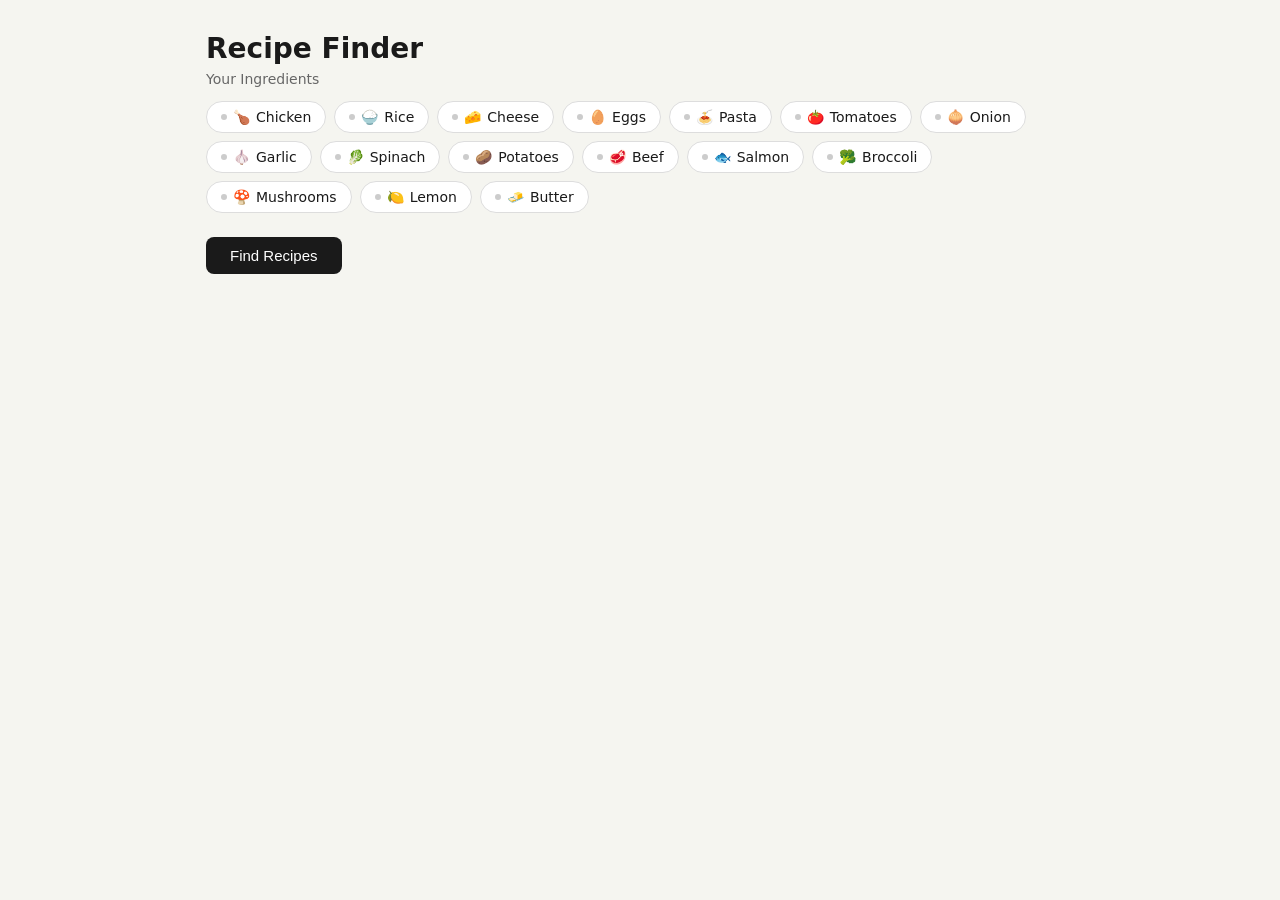
==== index.html @ f741499c "connected css with html:" ====
<!DOCTYPE html> 
<html>
    <head>
        <title>Recipe Finder</title>
        <link rel="stylesheet" href="style.css">
    </head>
    <body>
  <h1>Recipe Finder</h1>
  <div class="selection-label">Your Ingredients</div>
  <div class="ingredient-grid" id="grid"></div>
  <button id="find-btn" onclick="findRecipes()">Find Recipes</button>
  <div id="status"></div>
  <div id="results"></div>
 
  <script src="script.js"></script>
    </body>
</html>
---- style.css ----
* {
  box-sizing: border-box;
  margin: 0;
  padding: 0;
}
 
body {
  font-family: system-ui, sans-serif;
  background: #f5f5f0;
  color: #1a1a1a;
  min-height: 100vh;
  padding: 2rem 1rem;
  max-width: 900px;
  margin: 0 auto;
}
 
h1 {
  font-size: 28px;
  font-weight: 600;
  margin-bottom: 6px;
}
 
.selection-label {
  font-size: 14px;
  color: #666;
  margin-bottom: 14px;
}
 
/* ── Ingredient chips ── */
 
.ingredient-grid {
  display: flex;
  flex-wrap: wrap;
  gap: 8px;
  margin-bottom: 1.5rem;
}
 
.chip {
  display: inline-flex;
  align-items: center;
  gap: 6px;
  padding: 7px 14px;
  border-radius: 999px;
  border: 1px solid #ddd;
  background: #fff;
  font-size: 14px;
  cursor: pointer;
  user-select: none;
  transition: all 0.15s;
}
 
.chip:hover {
  background: #f0f0f0;
}
 
.chip.selected {
  background: #1a1a1a;
  border-color: #1a1a1a;
  color: #fff;
  font-weight: 500;
}
 
.chip.selected .dot {
  background: #fff;
}
 
.dot {
  width: 6px;
  height: 6px;
  border-radius: 50%;
  background: #ccc;
  transition: background 0.15s;
}
 
/* ── Button ── */
 
#find-btn {
  display: inline-block;
  padding: 10px 24px;
  background: #1a1a1a;
  color: #fff;
  border: none;
  border-radius: 8px;
  font-size: 15px;
  font-weight: 500;
  cursor: pointer;
  transition: opacity 0.15s;
  margin-bottom: 1.5rem;
}
 
#find-btn:hover {
  opacity: 0.85;
}
 
#find-btn:active {
  transform: scale(0.98);
}
 
/* ── Status ── */
 
#status {
  font-size: 13px;
  color: #666;
  margin-bottom: 1rem;
  min-height: 20px;
}
 
.loader {
  display: inline-block;
  width: 13px;
  height: 13px;
  border: 2px solid #ddd;
  border-top-color: #1a1a1a;
  border-radius: 50%;
  animation: spin 0.7s linear infinite;
  vertical-align: middle;
  margin-right: 6px;
}
 
@keyframes spin {
  to { transform: rotate(360deg); }
}
 
/* ── Recipe cards ── */
 
#results {
  display: grid;
  grid-template-columns: repeat(auto-fill, minmax(160px, 1fr));
  gap: 14px;
}
 
.recipe-card {
  background: #fff;
  border: 1px solid #e8e8e8;
  border-radius: 12px;
  overflow: hidden;
  cursor: pointer;
  transition: border-color 0.15s, transform 0.15s;
}
 
.recipe-card:hover {
  border-color: #aaa;
  transform: translateY(-2px);
}
 
.recipe-card img {
  width: 100%;
  aspect-ratio: 1;
  object-fit: cover;
  display: block;
}
 
.card-body {
  padding: 10px 12px;
}
 
.card-body h3 {
  font-size: 13px;
  font-weight: 500;
  margin-bottom: 6px;
  line-height: 1.3;
}
 
.badge {
  display: inline-block;
  font-size: 11px;
  padding: 2px 8px;
  border-radius: 999px;
  background: #e8f0fe;
  color: #1a56db;
}
 
/* ── Responsive ── */
 
@media (max-width: 480px) {
  h1 { font-size: 22px; }
  #results { grid-template-columns: repeat(auto-fill, minmax(130px, 1fr)); }
}
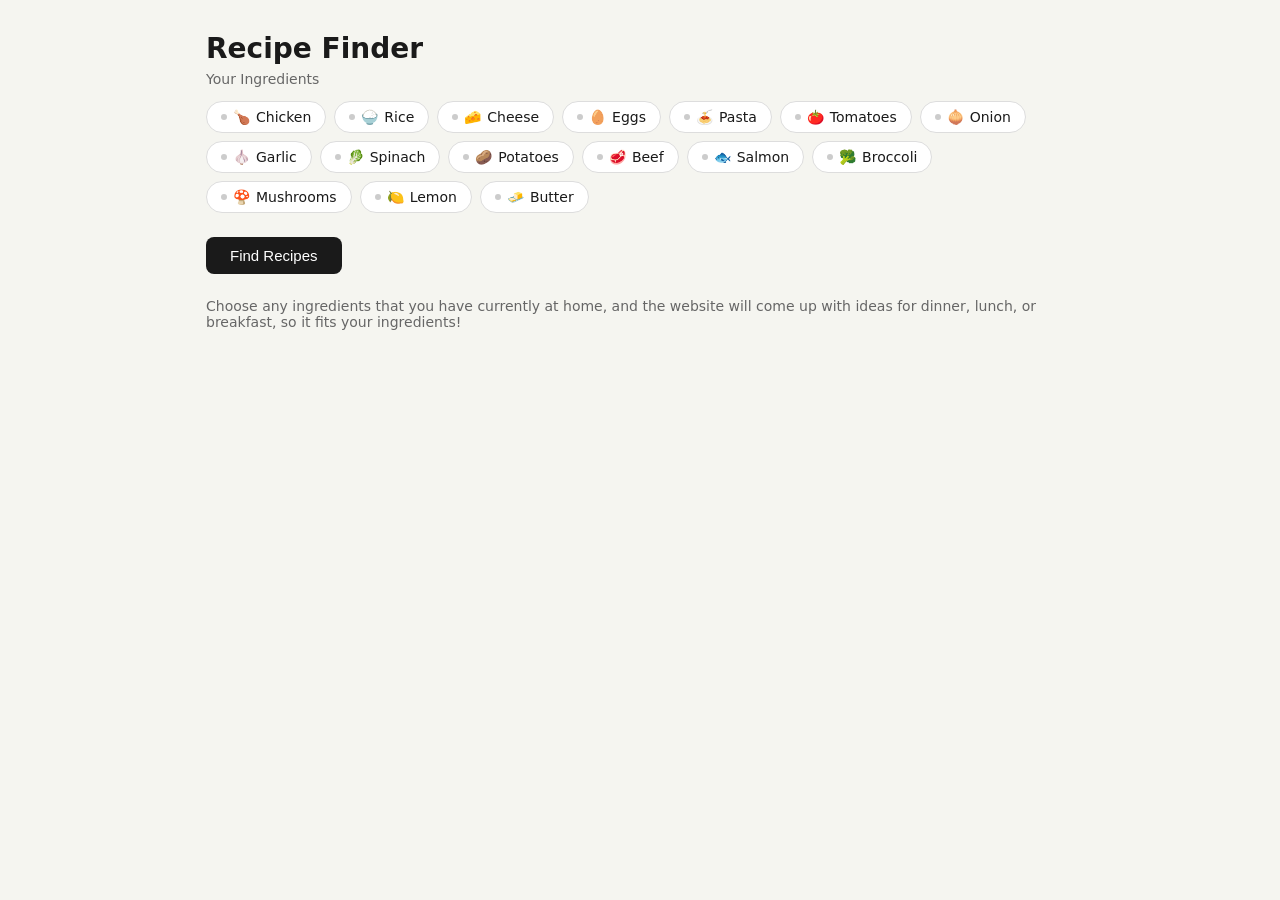
==== commit 55df2a18: "added a paragraph" ====
--- a/index.html
+++ b/index.html
@@ -1,5 +1,6 @@
 <!DOCTYPE html> 
 <html>
+    <meta charset="UTF-8">
     <head>
         <title>Recipe Finder</title>
         <link rel="stylesheet" href="style.css">
@@ -9,6 +10,7 @@
   <div class="selection-label">Your Ingredients</div>
   <div class="ingredient-grid" id="grid"></div>
   <button id="find-btn" onclick="findRecipes()">Find Recipes</button>
+  <p class="selection-label">Choose any ingredients that you have currently at home, and the website will come up with ideas for dinner, lunch, or breakfast, so it fits your ingredients!</p>
   <div id="status"></div>
   <div id="results"></div>
  
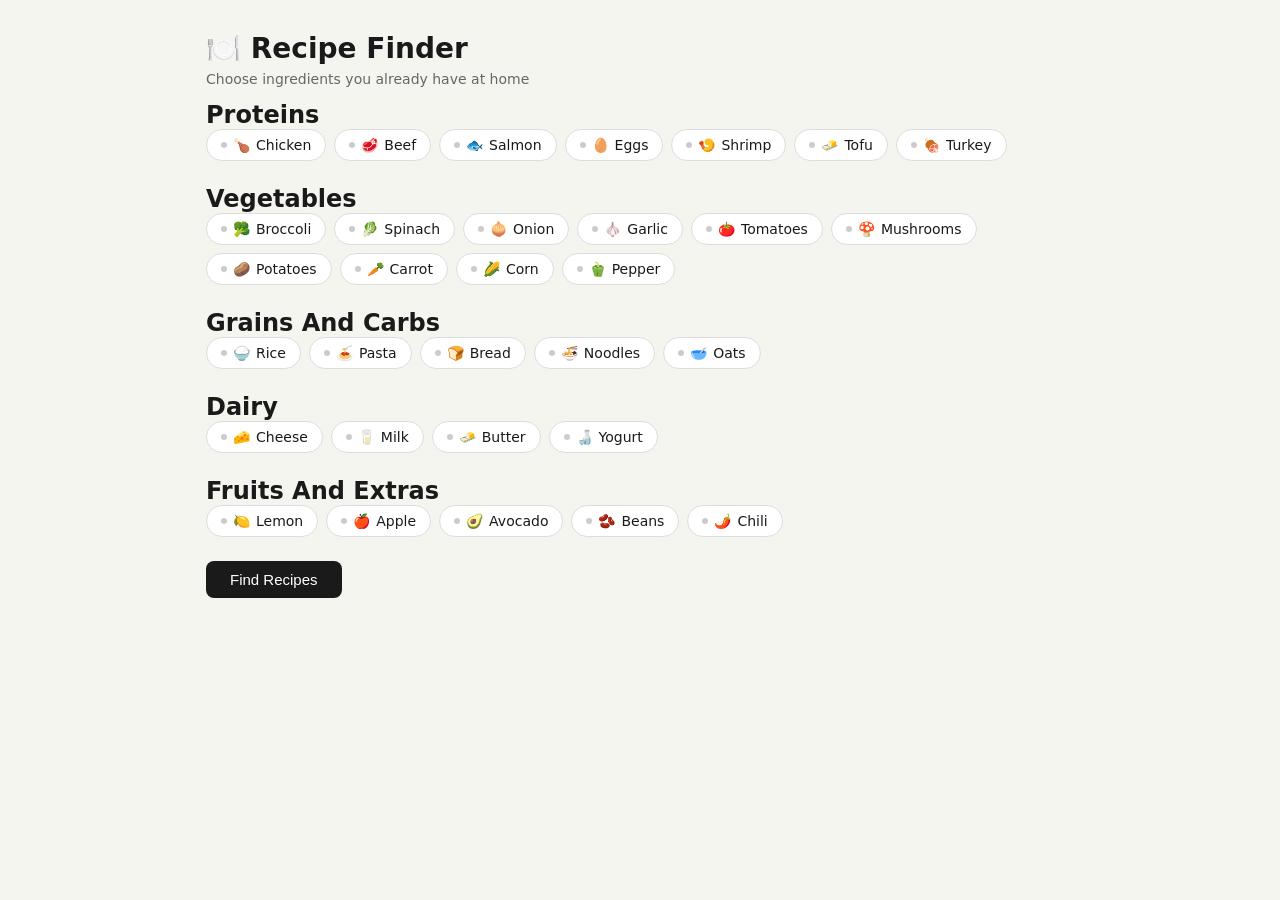
==== commit 4ba26336: "updated html" ====
--- a/index.html
+++ b/index.html
@@ -1,19 +1,30 @@
-<!DOCTYPE html> 
-<html>
-    <meta charset="UTF-8">
-    <head>
-        <title>Recipe Finder</title>
-        <link rel="stylesheet" href="style.css">
-    </head>
-    <body>
-  <h1>Recipe Finder</h1>
-  <div class="selection-label">Your Ingredients</div>
-  <div class="ingredient-grid" id="grid"></div>
-  <button id="find-btn" onclick="findRecipes()">Find Recipes</button>
-  <p class="selection-label">Choose any ingredients that you have currently at home, and the website will come up with ideas for dinner, lunch, or breakfast, so it fits your ingredients!</p>
+<!DOCTYPE html>
+<html lang="en">
+<head>
+  <meta charset="UTF-8" />
+  <meta name="viewport" content="width=device-width, initial-scale=1.0"/>
+  <title>Recipe Finder</title>
+
+  <link rel="stylesheet" href="style.css">
+</head>
+
+<body>
+
+  <h1>🍽️ Recipe Finder</h1>
+
+  <p class="selection-label">
+    Choose ingredients you already have at home
+  </p>
+
+  <div id="ingredients-container"></div>
+
+  <button id="find-btn" onclick="findRecipes()">
+    Find Recipes
+  </button>
+
   <div id="status"></div>
   <div id="results"></div>
- 
+
   <script src="script.js"></script>
-    </body>
+</body>
 </html>
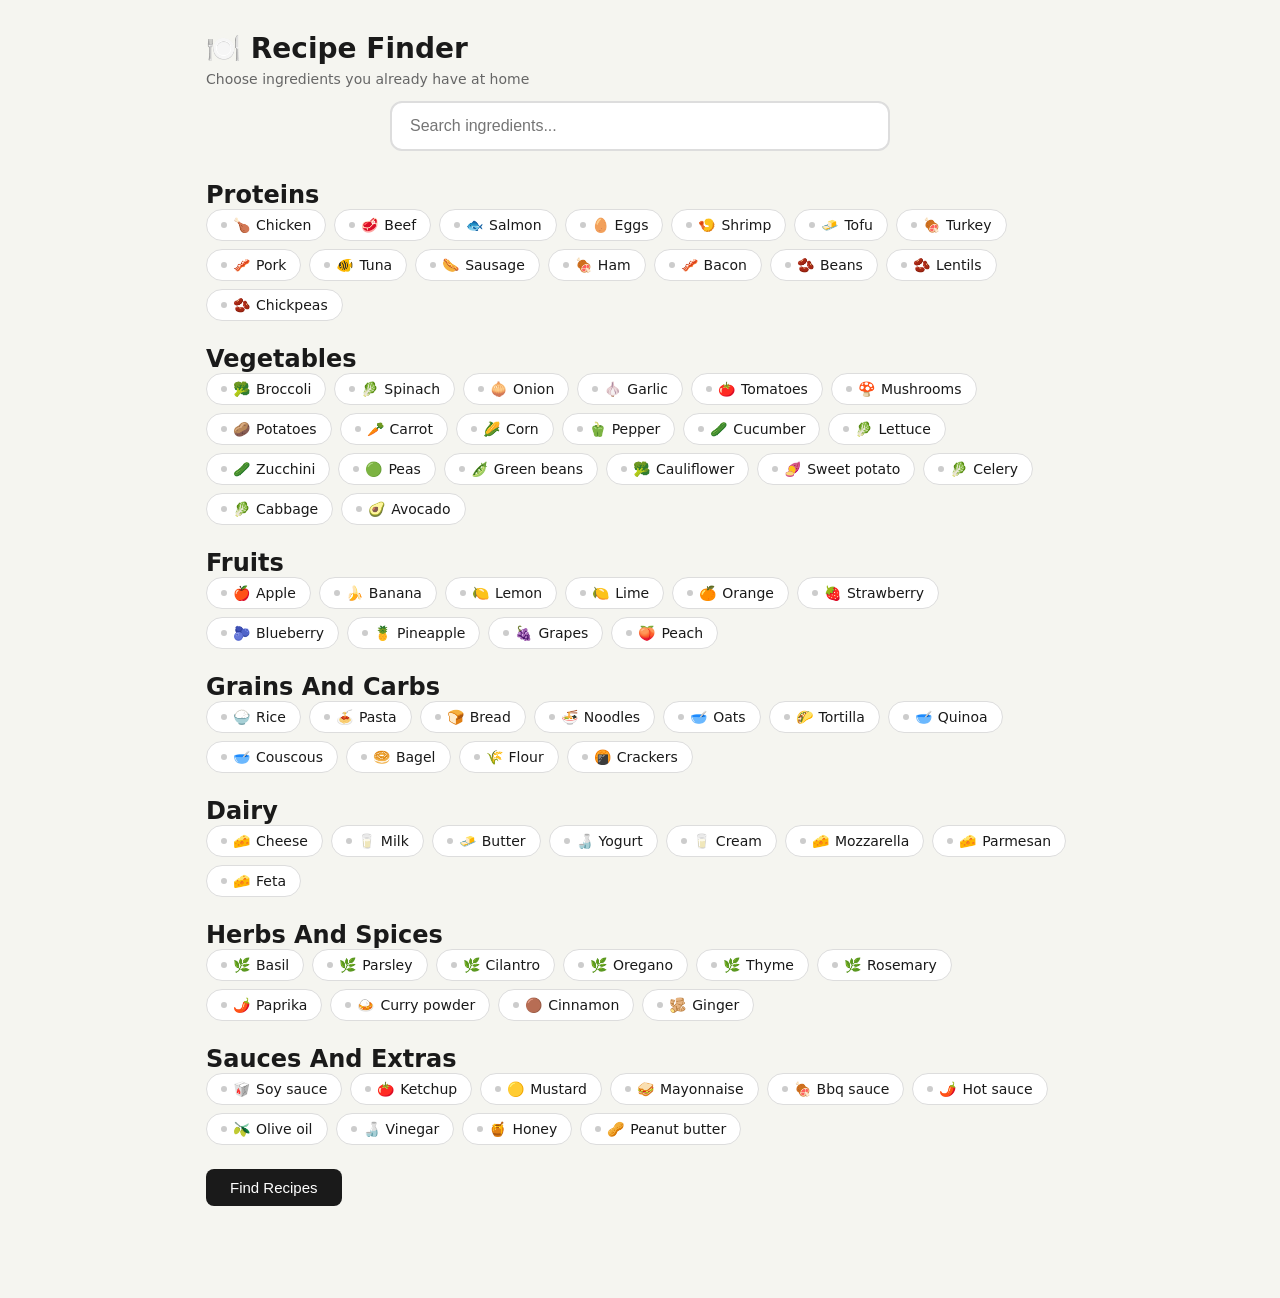
==== commit b30c961d: "updated ingredient container" ====
--- a/index.html
+++ b/index.html
@@ -16,6 +16,14 @@
     Choose ingredients you already have at home
   </p>
 
+<input
+  type="text"
+  id="ingredient-search"
+  placeholder="Search ingredients..."
+/>
+
+<div id="ingredients-container"></div>
+
   <div id="ingredients-container"></div>
 
   <button id="find-btn" onclick="findRecipes()">
--- a/style.css
+++ b/style.css
@@ -169,10 +169,29 @@
   background: #e8f0fe;
   color: #1a56db;
 }
+
+#ingredient-search {
+  width: 100%;
+  max-width: 500px;
+  display: block;
+  margin: 0 auto 30px;
+  padding: 14px 18px;
+  font-size: 16px;
+  border-radius: 12px;
+  border: 2px solid #ddd;
+  outline: none;
+  transition: 0.2s;
+  box-sizing: border-box;
+}
+
+#ingredient-search:focus {
+  border-color: #ff914d;
+  box-shadow: 0 0 0 4px rgba(255, 145, 77, 0.15);
+}
  
 /* ── Responsive ── */
  
 @media (max-width: 480px) {
   h1 { font-size: 22px; }
   #results { grid-template-columns: repeat(auto-fill, minmax(130px, 1fr)); }
-}+}
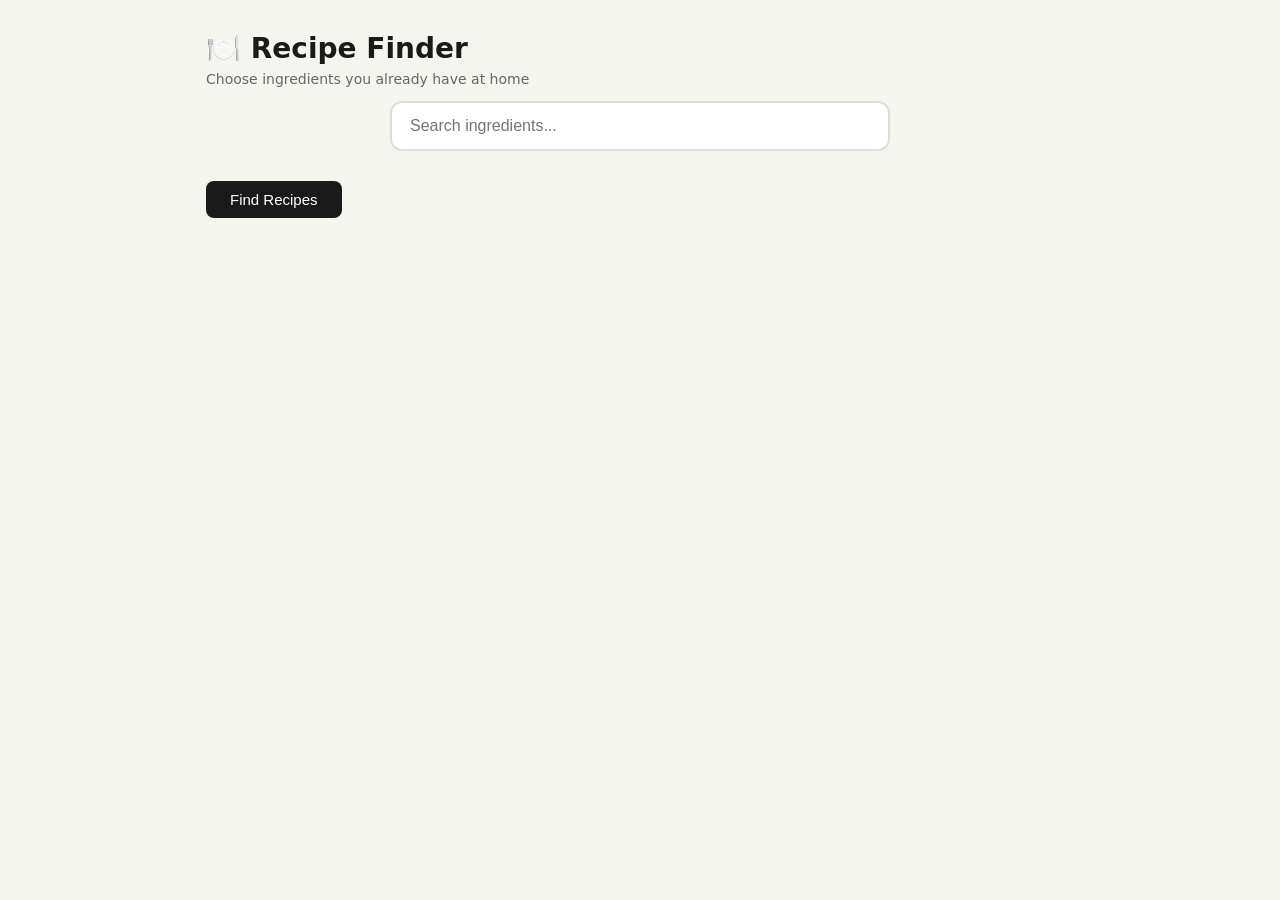
==== commit 8a47682c: "html updated to help with showing selected food" ====
--- a/index.html
+++ b/index.html
@@ -22,6 +22,8 @@
   placeholder="Search ingredients..."
 />
 
+<div id="selected-container"></div>
+
 <div id="ingredients-container"></div>
 
   <div id="ingredients-container"></div>
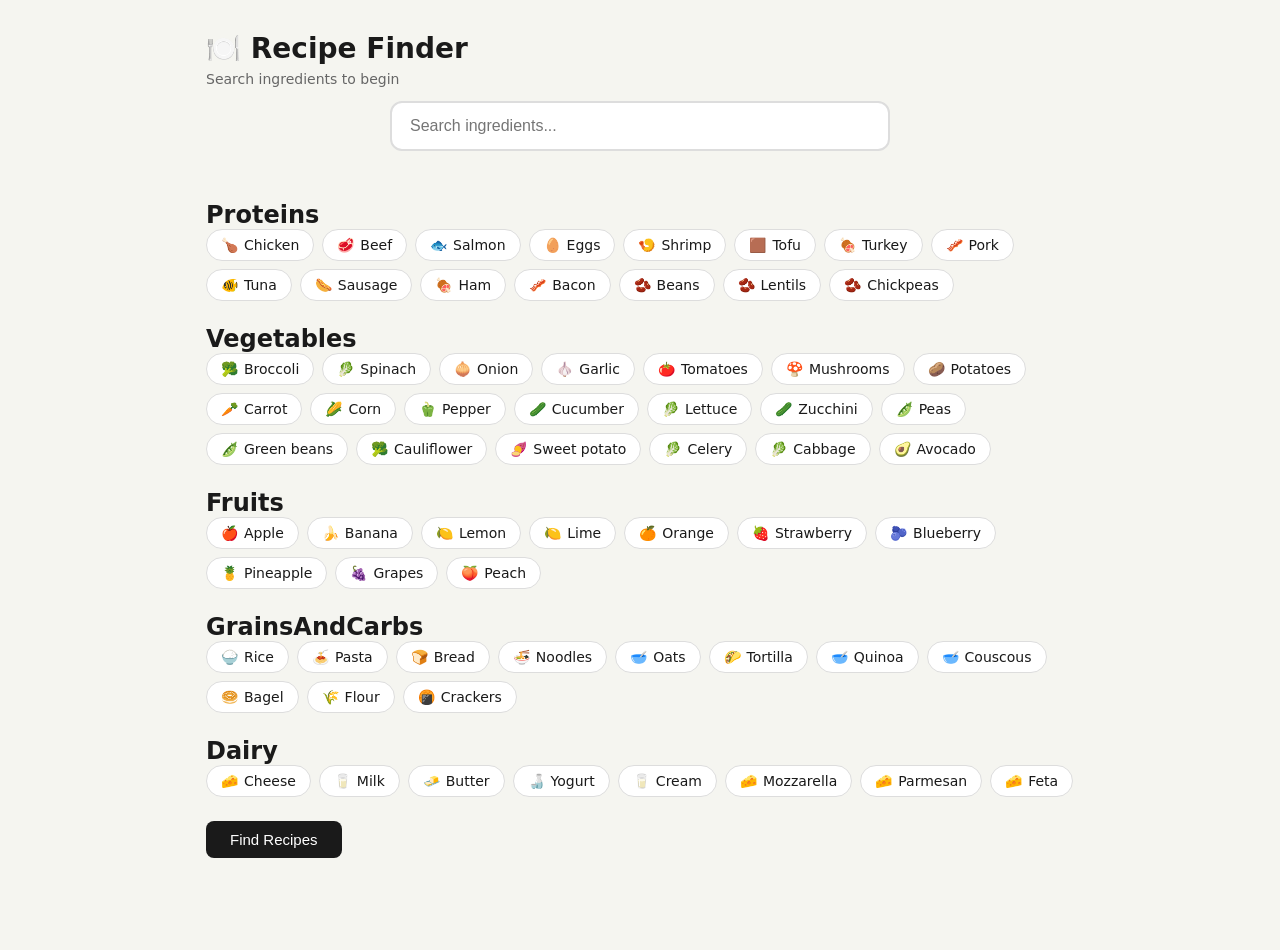
==== commit 73d31502: "updated to help show the food i selected" ====
--- a/index.html
+++ b/index.html
@@ -13,18 +13,16 @@
   <h1>🍽️ Recipe Finder</h1>
 
   <p class="selection-label">
-    Choose ingredients you already have at home
+    Search ingredients to begin
   </p>
 
-<input
-  type="text"
-  id="ingredient-search"
-  placeholder="Search ingredients..."
-/>
+  <input
+    type="text"
+    id="ingredient-search"
+    placeholder="Search ingredients..."
+  />
 
-<div id="selected-container"></div>
-
-<div id="ingredients-container"></div>
+  <div id="selected-container"></div>
 
   <div id="ingredients-container"></div>
 
--- a/style.css
+++ b/style.css
@@ -188,6 +188,24 @@
   border-color: #ff914d;
   box-shadow: 0 0 0 4px rgba(255, 145, 77, 0.15);
 }
+
+#selected-container {
+  display: flex;
+  flex-wrap: wrap;
+  gap: 8px;
+  margin: 10px 0 20px;
+}
+
+.selected-pill {
+  background: #ffefc2;
+  padding: 6px 10px;
+  border-radius: 20px;
+  font-size: 14px;
+  display: flex;
+  align-items: center;
+  gap: 6px;
+  border: 1px solid #f0d27a;
+}
  
 /* ── Responsive ── */
  
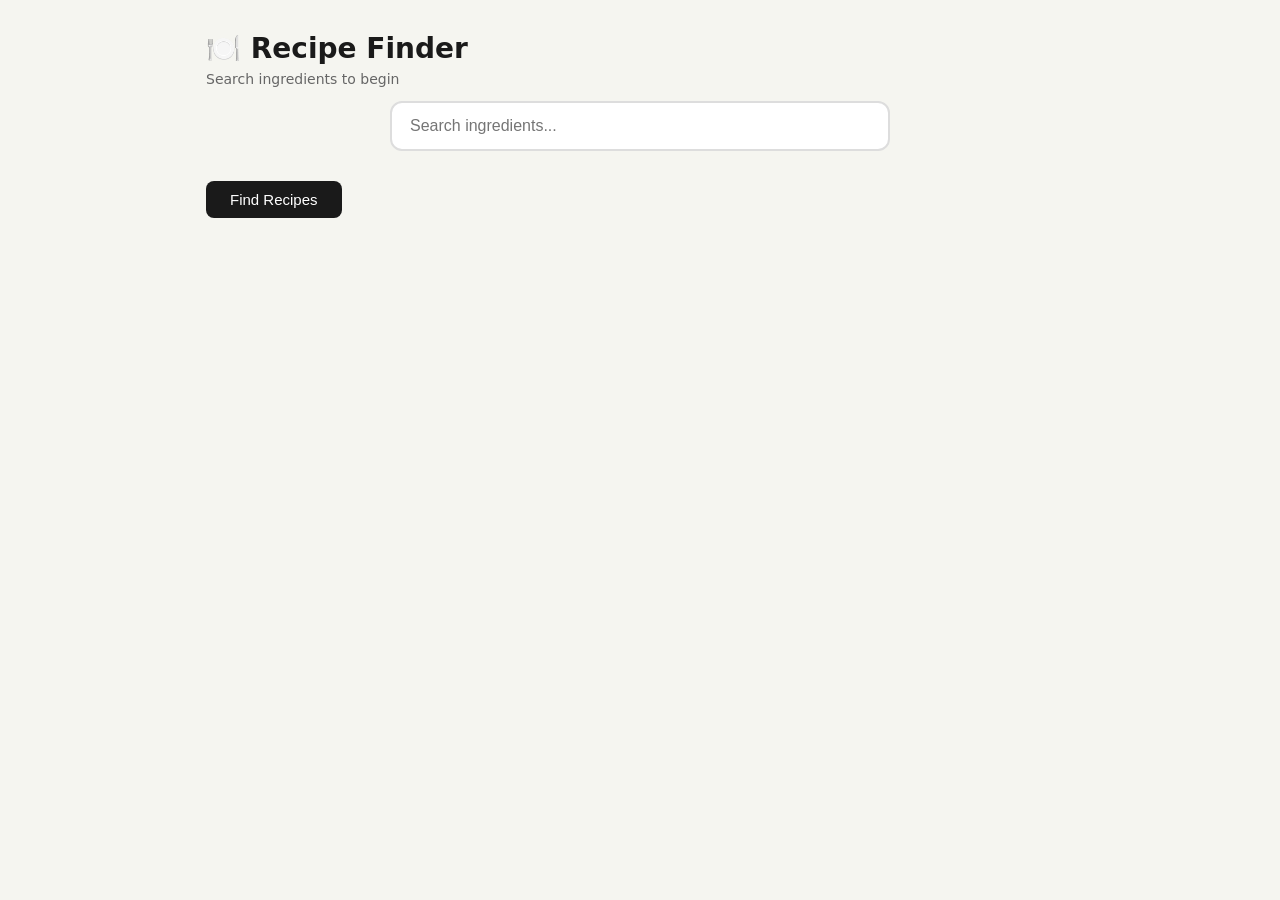
==== commit 168eb167: "added emojis" ====
--- a/index.html
+++ b/index.html
@@ -10,29 +10,39 @@
 
 <body>
 
-  <h1>🍽️ Recipe Finder</h1>
+  <div class="app">
 
-  <p class="selection-label">
-    Search ingredients to begin
-  </p>
+    <h1>🍽️ Recipe Finder</h1>
 
-  <input
-    type="text"
-    id="ingredient-search"
-    placeholder="Search ingredients..."
-  />
+    <p class="selection-label">
+      Search ingredients to begin
+    </p>
 
-  <div id="selected-container"></div>
+    <input
+      type="text"
+      id="ingredient-search"
+      placeholder="Search ingredients..."
+      autocomplete="off"
+    />
 
-  <div id="ingredients-container"></div>
+    <!-- Selected ingredients -->
+    <div id="selected-container"></div>
 
-  <button id="find-btn" onclick="findRecipes()">
-    Find Recipes
-  </button>
+    <!-- Search results -->
+    <div id="ingredients-container"></div>
 
-  <div id="status"></div>
-  <div id="results"></div>
+    <button id="find-btn" onclick="findRecipes()">
+      Find Recipes
+    </button>
+
+    <div id="status"></div>
+
+    <!-- Recipe cards -->
+    <div id="results"></div>
+
+  </div>
 
   <script src="script.js"></script>
+
 </body>
 </html>
--- a/style.css
+++ b/style.css
@@ -189,24 +189,49 @@
   box-shadow: 0 0 0 4px rgba(255, 145, 77, 0.15);
 }
 
+#ingredients-container {
+  display: none;
+}
+
+#ingredients-container.show {
+  display: block;
+}
+
+
+/* Selected ingredients container */
 #selected-container {
+  margin-bottom: 15px;
+}
+
+.selected-wrapper {
   display: flex;
   flex-wrap: wrap;
   gap: 8px;
-  margin: 10px 0 20px;
-}
-
+}
+
+/* Selected pills */
 .selected-pill {
-  background: #ffefc2;
-  padding: 6px 10px;
-  border-radius: 20px;
-  font-size: 14px;
-  display: flex;
+  display: inline-flex;
   align-items: center;
-  gap: 6px;
-  border: 1px solid #f0d27a;
-}
- 
+  gap: 8px;
+  background: #1a1a1a;
+  color: white;
+  padding: 6px 12px;
+  border-radius: 999px;
+  font-size: 13px;
+  cursor: pointer;
+  transition: 0.15s;
+}
+
+.selected-pill:hover {
+  opacity: 0.85;
+}
+
+.selected-pill .remove {
+  font-weight: bold;
+  opacity: 0.7;
+}
+
 /* ── Responsive ── */
  
 @media (max-width: 480px) {
